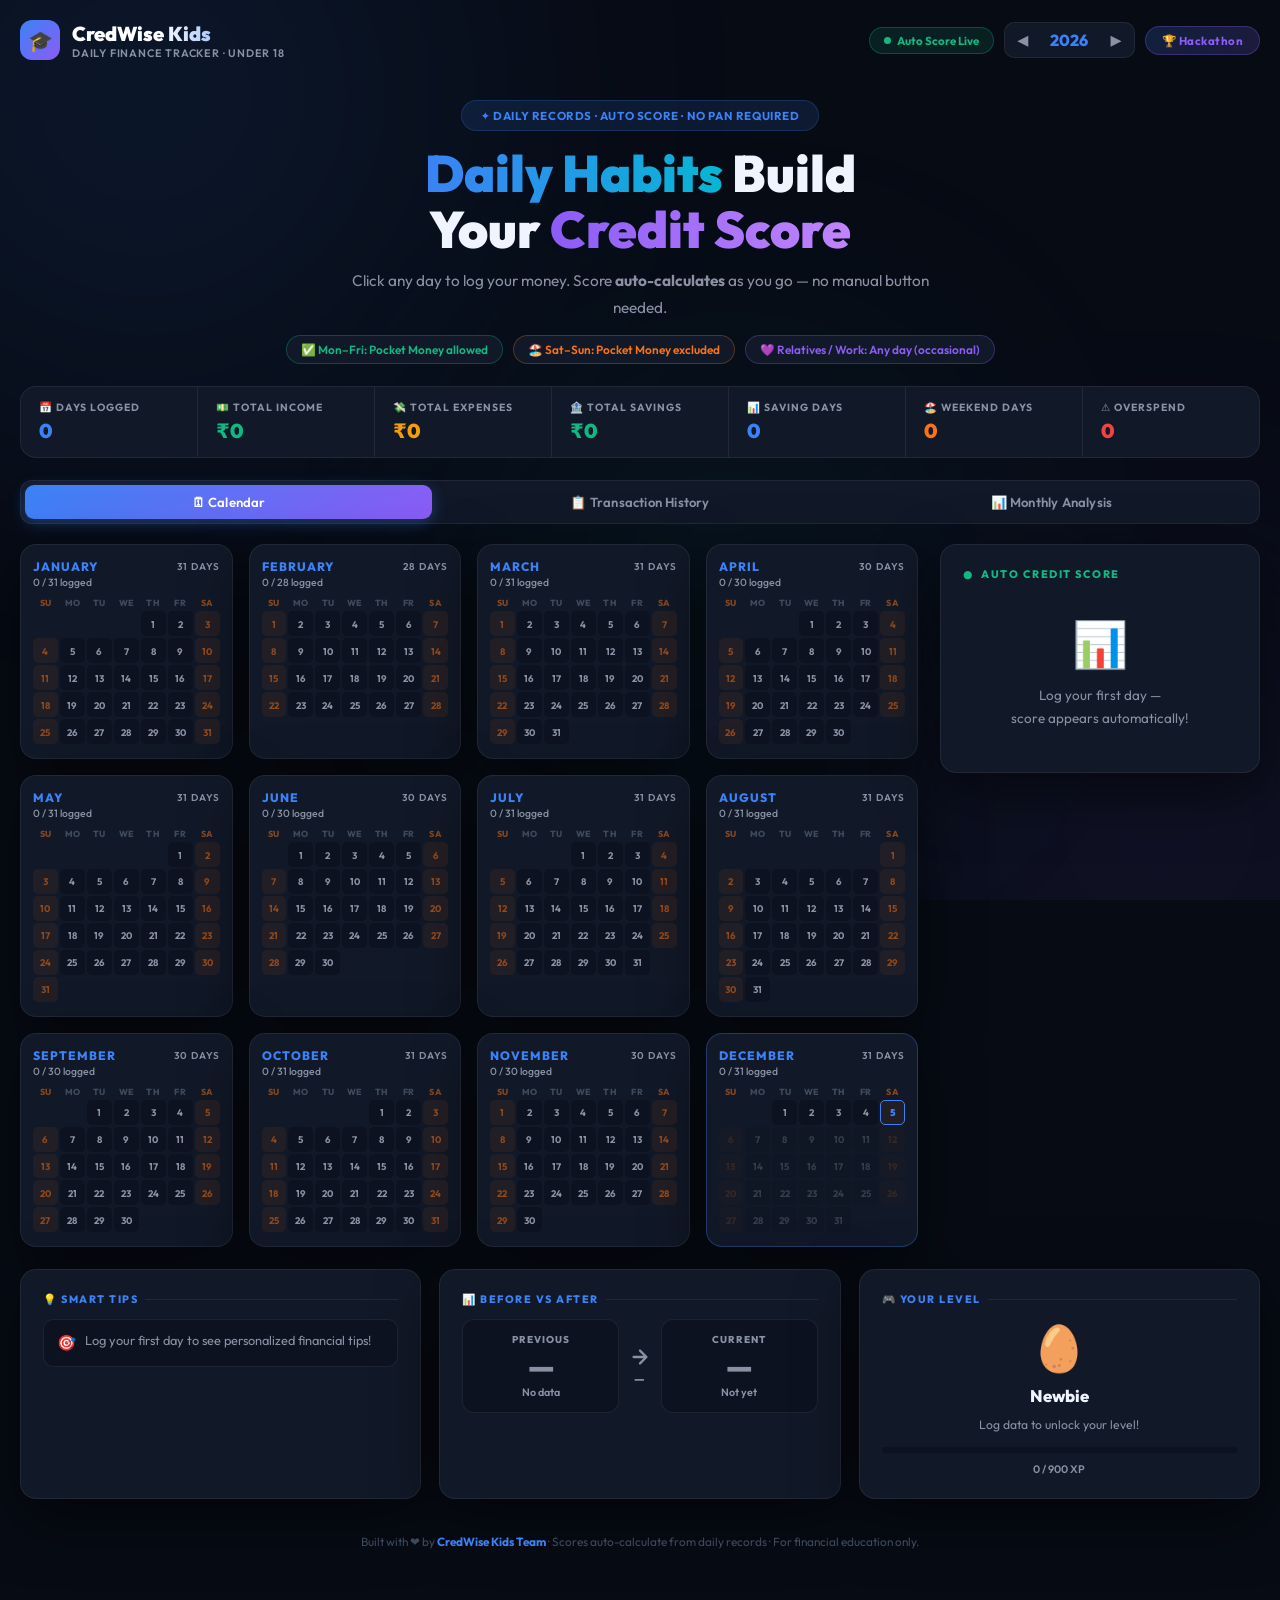
==== index.html @ 91d1782e "Add files via upload" ====
<!DOCTYPE html>
<html lang="en">
<head>
  <meta charset="UTF-8" />
  <meta name="viewport" content="width=device-width, initial-scale=1.0" />
  <title>CredWise Kids – Daily Finance Tracker</title>
  <meta name="description" content="CredWise Kids auto-tracks daily pocket money (weekdays only), relatives income, savings & expenses on a yearly calendar for students under 18." />

  <!-- Google Fonts -->
  <link rel="preconnect" href="https://fonts.googleapis.com" />
  <link rel="preconnect" href="https://fonts.gstatic.com" crossorigin />
  <link href="https://fonts.googleapis.com/css2?family=Outfit:wght@300;400;500;600;700;800;900&display=swap" rel="stylesheet" />

  <!-- ★ CSS file link ★ -->
  <link rel="stylesheet" href="style.css" />
</head>
<body>

<!-- ── Aurora background ── -->
<div class="aurora"><span></span><span></span><span></span></div>

<!-- ── Toast notification ── -->
<div class="toast" id="toast"></div>

<!-- ════════════════════════════════════════
     MODAL — Day Entry
════════════════════════════════════════ -->
<div class="modal-ov" id="modalOv" onclick="ovClick(event)">
  <div class="modal" id="modal">
    <div class="modal-hd">
      <div>
        <div class="modal-title" id="modalTitle">📅 Day Entry</div>
        <div class="modal-date" id="modalDateLbl"></div>
      </div>
      <button class="modal-close" onclick="closeModal()">✕</button>
    </div>

    <!-- Weekend notice (visible only on Sat/Sun) -->
    <div class="weekend-banner hidden" id="weekendBanner">
      <span>🏖️</span>
      <div>Weekend — <strong>Pocket Money excluded</strong> (only Relatives/Work income applies today)</div>
    </div>

    <!-- INCOME FIELDS -->
    <div class="mfield">
      <label>💰 Income today</label>
      <div class="mfield-row">
        <div class="inp-w">
          <span class="pfx">₹</span>
          <input class="mi" type="number" id="mPocket" placeholder="Pocket money (weekdays)" min="0" />
        </div>
        <div class="inp-w">
          <span class="pfx">₹</span>
          <input class="mi" type="number" id="mRelatives" placeholder="Relatives (occasional)" min="0" />
        </div>
      </div>
      <div class="inp-w" style="margin-top:9px;">
        <span class="pfx">₹</span>
        <input class="mi" type="number" id="mWork" placeholder="Tutor / Work income (occasional)" min="0" />
      </div>
    </div>

    <!-- EXPENSE FIELDS -->
    <div class="mfield">
      <label>💸 Expenses today</label>
      <div class="mfield-row">
        <div class="inp-w">
          <span class="pfx">₹</span>
          <input class="mi" type="number" id="mSnacks" placeholder="Snacks / daily" min="0" />
        </div>
        <div class="inp-w">
          <span class="pfx">₹</span>
          <input class="mi" type="number" id="mRecharge" placeholder="Monthly recharge" min="0" />
        </div>
      </div>
      <div class="inp-w" style="margin-top:9px;">
        <span class="pfx">₹</span>
        <input class="mi" type="number" id="mTrips" placeholder="Holiday trips / fun" min="0" />
      </div>
    </div>

    <!-- SAVINGS FIELDS -->
    <div class="mfield">
      <label>🏦 Saved today (from pocket money + relatives)</label>
      <div class="mfield-row">
        <div class="inp-w">
          <span class="pfx">₹</span>
          <input class="mi" type="number" id="mSavPocket" placeholder="From pocket money" min="0" />
        </div>
        <div class="inp-w">
          <span class="pfx">₹</span>
          <input class="mi" type="number" id="mSavRelatives" placeholder="From relatives money" min="0" />
        </div>
      </div>
    </div>

    <!-- Live financial preview -->
    <div class="day-prev" id="dayPrev">Enter amounts above to preview today's financial health.</div>

    <!-- Action buttons -->
    <div class="modal-actions">
      <button class="btn-save" onclick="saveDay()">💾 Save Day</button>
      <button class="btn-clr"  onclick="clearDay()">🗑 Clear</button>
    </div>
  </div>
</div>


<!-- ════════════════════════════════════════
     MAIN APP WRAPPER
════════════════════════════════════════ -->
<div class="wrap">

  <!-- ── Navigation ── -->
  <nav>
    <div class="brand">
      <div class="brand-logo">🎓</div>
      <div>
        <div class="brand-name">CredWise Kids</div>
        <div class="brand-sub">Daily Finance Tracker · Under 18</div>
      </div>
    </div>
    <div class="nav-right">
      <div class="live-badge">
        <div class="live-dot"></div>Auto Score Live
      </div>
      <div class="yr-selector">
        <button onclick="chgYear(-1)">◀</button>
        <span class="yr-val" id="yrVal">2026</span>
        <button onclick="chgYear(1)">▶</button>
      </div>
      <div class="nav-pill">🏆 Hackathon</div>
    </div>
  </nav>

  <!-- ── Hero Section ── -->
  <section class="hero">
    <div class="hero-badge">✦ Daily Records · Auto Score · No PAN Required</div>
    <h1><span class="gb">Daily Habits</span> Build<br>Your <span class="gp">Credit Score</span></h1>
    <p>Click any day to log your money. Score <strong>auto-calculates</strong> as you go — no manual button needed.</p>
    <div class="hero-rules">
      <div class="rule-pill wd">✅ Mon–Fri: Pocket Money allowed</div>
      <div class="rule-pill we">🏖️ Sat–Sun: Pocket Money excluded</div>
      <div class="rule-pill occ">💜 Relatives / Work: Any day (occasional)</div>
    </div>
  </section>

  <!-- ── Real-time Stats Bar ── -->
  <div class="stats-bar">
    <div class="stat-item">
      <div class="stat-lbl">📅 Days Logged</div>
      <div class="stat-val sv-b" id="stLogged">0</div>
    </div>
    <div class="stat-item">
      <div class="stat-lbl">💵 Total Income</div>
      <div class="stat-val sv-g" id="stIncome">₹0</div>
    </div>
    <div class="stat-item">
      <div class="stat-lbl">💸 Total Expenses</div>
      <div class="stat-val sv-a" id="stExpenses">₹0</div>
    </div>
    <div class="stat-item">
      <div class="stat-lbl">🏦 Total Savings</div>
      <div class="stat-val sv-g" id="stSavings">₹0</div>
    </div>
    <div class="stat-item">
      <div class="stat-lbl">📊 Saving Days</div>
      <div class="stat-val sv-b" id="stSavDays">0</div>
    </div>
    <div class="stat-item">
      <div class="stat-lbl">🏖️ Weekend Days</div>
      <div class="stat-val sv-o" id="stWeDays">0</div>
    </div>
    <div class="stat-item">
      <div class="stat-lbl">⚠️ Overspend</div>
      <div class="stat-val sv-r" id="stOverDays">0</div>
    </div>
  </div>

  <!-- ── Main Tabs ── -->
  <div class="main-tabs">
    <button class="mtab active" id="tab-cal"      onclick="switchTab('cal')">🗓 Calendar</button>
    <button class="mtab"        id="tab-history"  onclick="switchTab('history')">📋 Transaction History</button>
    <button class="mtab"        id="tab-analysis" onclick="switchTab('analysis')">📊 Monthly Analysis</button>
  </div>

  <!-- ════ TAB 1: CALENDAR ════ -->
  <div class="tab-pane show" id="tp-cal">
    <div class="main-layout">

      <!-- 12-Month Calendar Grid -->
      <div>
        <div class="cal-grid" id="calGrid"></div>
      </div>

      <!-- Auto Credit Score Sidebar -->
      <div class="score-sidebar">
        <div class="card">
          <div class="score-header-lbl" style="margin-bottom:14px;">Auto Credit Score</div>
          <div class="score-panel-inner">

            <!-- Placeholder before first data entry -->
            <div class="score-ph" id="scorePh">
              <div class="ph-icon">📊</div>
              <p style="font-size:.84rem;line-height:1.7;">
                Log your first day —<br>score appears automatically!
              </p>
            </div>

            <!-- Score output (hidden until data exists) -->
            <div id="scoreOut" class="hidden" style="width:100%;display:flex;flex-direction:column;align-items:center;gap:12px;">
              <!-- Gauge canvas -->
              <div class="gauge-wrap">
                <canvas id="gaugeC" width="220" height="126"></canvas>
                <div class="gauge-center">
                  <div class="gauge-num" id="gNum">—</div>
                  <div class="gauge-lbl" id="gLbl">—</div>
                </div>
              </div>

              <!-- Range bar -->
              <div class="range-track">
                <div class="range-thumb" id="rThumb"></div>
              </div>
              <div class="range-labels">
                <span style="color:var(--poor)">300</span>
                <span style="color:var(--avg)">500</span>
                <span style="color:var(--good)">700</span>
                <span style="color:#38bdf8">900</span>
              </div>

              <!-- Score breakdown bars -->
              <div class="breakdown">
                <h4>Score Breakdown</h4>
                <div class="bar-row">
                  <span class="bar-name">💰 Savings</span>
                  <div class="bar-track"><div class="bar-fill" id="bSav" style="background:var(--good)"></div></div>
                  <span class="bar-num" id="nSav" style="color:var(--good)">—</span>
                </div>
                <div class="bar-row">
                  <span class="bar-name">🎛 Control</span>
                  <div class="bar-track"><div class="bar-fill" id="bCtl" style="background:var(--accent)"></div></div>
                  <span class="bar-num" id="nCtl" style="color:var(--accent)">—</span>
                </div>
                <div class="bar-row">
                  <span class="bar-name">📅 Discipline</span>
                  <div class="bar-track"><div class="bar-fill" id="bDsc" style="background:var(--purple)"></div></div>
                  <span class="bar-num" id="nDsc" style="color:var(--purple)">—</span>
                </div>
              </div>

              <!-- Achievement badges -->
              <div class="badges-row" id="bdgRow">
                <div class="badge" id="bdg-saver"  style="--bc:#10b981">🌱 Saver</div>
                <div class="badge" id="bdg-ctrl"   style="--bc:#3b82f6">🎛 Master</div>
                <div class="badge" id="bdg-disc"   style="--bc:#8b5cf6">📅 Steady</div>
                <div class="badge" id="bdg-elite"  style="--bc:#f59e0b">⭐ Elite</div>
                <div class="badge" id="bdg-full"   style="--bc:#06b6d4">📆 Full Yr</div>
              </div>

              <!-- Score info line -->
              <div style="font-size:.7rem;color:var(--muted);text-align:center;line-height:1.6;" id="scoreInfoLbl"></div>
            </div>

          </div>
        </div>
      </div>
    </div>
  </div>

  <!-- ════ TAB 2: TRANSACTION HISTORY ════ -->
  <div class="tab-pane" id="tp-history">
    <div class="txn-table-wrap">
      <div class="txn-toolbar">
        <h3>📋 Transaction History — <span id="yrVal2">2026</span></h3>
        <div class="txn-filters">
          <button class="txn-filter active" data-f="all"  onclick="filterTxn('all')">All</button>
          <button class="txn-filter"        data-f="good" onclick="filterTxn('good')">✅ Saved</button>
          <button class="txn-filter"        data-f="poor" onclick="filterTxn('poor')">⚠️ Overspent</button>
          <button class="txn-filter"        data-f="we"   onclick="filterTxn('we')">🏖 Weekends</button>
        </div>
        <div class="txn-count" id="txnCount">0 entries</div>
      </div>
      <div style="overflow-x:auto; max-height:600px; overflow-y:auto;">
        <table class="txn-table" id="txnTable">
          <thead>
            <tr>
              <th>Date</th>
              <th>Day Type</th>
              <th>Income</th>
              <th>Expenses</th>
              <th>Savings</th>
              <th>Net</th>
              <th>Status</th>
            </tr>
          </thead>
          <tbody id="txnBody">
            <tr><td colspan="7" class="txn-empty">No transactions logged yet. Click any day on the Calendar tab!</td></tr>
          </tbody>
        </table>
      </div>
    </div>
  </div>

  <!-- ════ TAB 3: MONTHLY ANALYSIS ════ -->
  <div class="tab-pane" id="tp-analysis">
    <div class="analysis-grid" id="analysisGrid"></div>
  </div>

  <!-- ════ BOTTOM GRID: Tips · Compare · Level ════ -->
  <div class="bottom-grid" style="margin-top:22px;">

    <!-- Smart Tips -->
    <div class="card">
      <div class="sec-title">💡 Smart Tips</div>
      <div id="sugList" style="display:flex;flex-direction:column;gap:9px;">
        <div class="sug-item">
          <span class="sug-icon">🎯</span>
          <span>Log your first day to see personalized financial tips!</span>
        </div>
      </div>
    </div>

    <!-- Before vs After -->
    <div class="card">
      <div class="sec-title">📊 Before vs After</div>
      <div class="cmp-grid">
        <div class="c-box">
          <div class="c-tag">Previous</div>
          <div class="c-score" id="prevNum" style="color:var(--muted)">—</div>
          <div class="c-status" id="prevSt" style="color:var(--muted)">No data</div>
        </div>
        <div class="c-arrow">
          <svg viewBox="0 0 24 24" fill="none" stroke="currentColor" stroke-width="2.5" stroke-linecap="round" stroke-linejoin="round">
            <path d="M5 12h14M12 5l7 7-7 7"/>
          </svg>
          <div class="c-delta eq" id="cDelta">—</div>
        </div>
        <div class="c-box">
          <div class="c-tag">Current</div>
          <div class="c-score" id="curNum" style="color:var(--muted)">—</div>
          <div class="c-status" id="curSt" style="color:var(--muted)">Not yet</div>
        </div>
      </div>
    </div>

    <!-- Your Level -->
    <div class="card">
      <div class="sec-title">🎮 Your Level</div>
      <div class="lvl-card">
        <div class="lvl-icon" id="lvlIcon">🥚</div>
        <div class="lvl-name" id="lvlName">Newbie</div>
        <div class="lvl-desc" id="lvlDesc">Log data to unlock your level!</div>
        <div class="xp-track"><div class="xp-fill" id="xpFill"></div></div>
        <div class="xp-lbl" id="xpLbl">0 / 900 XP</div>
      </div>
    </div>

  </div>

  <footer>
    Built with ❤️ by <strong>CredWise Kids Team</strong> ·
    Scores auto-calculate from daily records · For financial education only.
  </footer>

</div><!-- /.wrap -->

<!-- ★ JavaScript file link ★ -->
<script src="script.js"></script>

</body>
</html>
---- style.css ----
/* ══════════════════════════════════════════
   CREDWISE KIDS — style.css
   All visual styles for the app
══════════════════════════════════════════ */

/* ── Design Tokens ── */
:root {
  --bg:      #070b14;
  --surf:    #0d1220;
  --card:    #111827;
  --card2:   #131b2e;
  --border:  rgba(255,255,255,0.07);
  --bh:      rgba(99,179,255,0.28);
  --accent:  #3b82f6;
  --alit:    rgba(59,130,246,0.13);
  --purple:  #8b5cf6;
  --cyan:    #06b6d4;
  --good:    #10b981;
  --avg:     #f59e0b;
  --poor:    #ef4444;
  --weekend: #f97316;
  --text:    #f0f4ff;
  --muted:   #8892a4;
  --dim:     #3d4a5c;
  --r:       16px;
  --rsm:     10px;
  --shadow:  0 20px 60px rgba(0,0,0,0.55);
  --tr:      0.3s cubic-bezier(.4,0,.2,1);
}

/* ── Reset & Base ── */
*, *::before, *::after { box-sizing: border-box; margin: 0; padding: 0; }
html { scroll-behavior: smooth; }
body {
  font-family: 'Outfit', system-ui, sans-serif;
  background: var(--bg); color: var(--text);
  min-height: 100vh; overflow-x: hidden;
}

/* ══════════════════════════════════════════
   AURORA BACKGROUND
══════════════════════════════════════════ */
.aurora { position: fixed; inset: 0; pointer-events: none; z-index: 0; overflow: hidden; }
.aurora span { position: absolute; border-radius: 50%; filter: blur(140px); opacity: .1; }
.aurora span:nth-child(1) { width:650px;height:650px;background:#3b82f6;top:-230px;left:-180px;animation:da1 16s ease-in-out infinite alternate; }
.aurora span:nth-child(2) { width:500px;height:500px;background:#8b5cf6;bottom:-180px;right:-130px;animation:da2 20s ease-in-out infinite alternate; }
.aurora span:nth-child(3) { width:380px;height:380px;background:#06b6d4;top:42%;left:42%;animation:da3 24s ease-in-out infinite alternate; }
@keyframes da1 { to { transform:translate(100px,140px) scale(1.1); } }
@keyframes da2 { to { transform:translate(-80px,-100px) scale(1.15); } }
@keyframes da3 { to { transform:translate(-55%,-50%) scale(0.75); } }

/* ══════════════════════════════════════════
   LAYOUT
══════════════════════════════════════════ */
.wrap {
  position: relative; z-index: 1;
  max-width: 1300px; margin: 0 auto;
  padding: 0 20px 100px;
}

/* ══════════════════════════════════════════
   NAV
══════════════════════════════════════════ */
nav {
  display: flex; align-items: center; justify-content: space-between;
  padding: 20px 0 8px; flex-wrap: wrap; gap: 12px;
}
.brand { display: flex; align-items: center; gap: 12px; }
.brand-logo {
  width: 40px; height: 40px; border-radius: 12px; font-size: 20px;
  background: linear-gradient(135deg,var(--accent),var(--purple));
  display: flex; align-items: center; justify-content: center;
}
.brand-name {
  font-size: 1.25rem; font-weight: 900;
  background: linear-gradient(90deg,#fff 40%,var(--accent));
  -webkit-background-clip: text; -webkit-text-fill-color: transparent; background-clip: text;
}
.brand-sub { font-size: .68rem; font-weight: 600; color: var(--muted); letter-spacing: .8px; text-transform: uppercase; }
.nav-right { display: flex; align-items: center; gap: 10px; flex-wrap: wrap; }
.yr-selector {
  display: flex; align-items: center; gap: 2px;
  background: var(--card); border: 1px solid var(--border); border-radius: var(--rsm); overflow: hidden;
}
.yr-selector button {
  background: none; border: none; color: var(--muted); font-family: inherit;
  font-size: .9rem; font-weight: 700; padding: 8px 12px; cursor: pointer; transition: all var(--tr);
}
.yr-selector button:hover { color: var(--text); background: var(--surf); }
.yr-val { font-size: 1rem; font-weight: 800; color: var(--accent); padding: 0 8px; }
.nav-pill {
  background: linear-gradient(135deg,rgba(59,130,246,.18),rgba(139,92,246,.18));
  border: 1px solid rgba(139,92,246,.3); border-radius: 100px;
  padding: 6px 16px; font-size: .72rem; font-weight: 700; color: var(--purple); letter-spacing: .5px;
}

/* ── Auto-score live badge ── */
.live-badge {
  display: flex; align-items: center; gap: 6px;
  background: rgba(16,185,129,.12); border: 1px solid rgba(16,185,129,.3);
  border-radius: 100px; padding: 5px 14px; font-size: .72rem; font-weight: 700; color: var(--good);
}
.live-dot {
  width: 7px; height: 7px; border-radius: 50%; background: var(--good);
  animation: blink 1.4s ease-in-out infinite;
}
@keyframes blink { 0%,100% { opacity:1; } 50% { opacity:.3; } }

/* ══════════════════════════════════════════
   HERO
══════════════════════════════════════════ */
.hero { text-align: center; padding: 32px 20px 22px; }
.hero-badge {
  display: inline-flex; align-items: center; gap: 8px;
  background: var(--alit); border: 1px solid rgba(59,130,246,.22);
  border-radius: 100px; padding: 7px 18px; font-size: .72rem; font-weight: 700;
  color: var(--accent); letter-spacing: .6px; text-transform: uppercase; margin-bottom: 14px;
}
.hero h1 { font-size: clamp(1.8rem,5vw,3.2rem); font-weight: 900; line-height: 1.1; margin-bottom: 10px; }
.gb { background: linear-gradient(90deg,var(--accent),var(--cyan)); -webkit-background-clip:text; -webkit-text-fill-color:transparent; background-clip:text; }
.gp { background: linear-gradient(90deg,var(--purple),#c084fc); -webkit-background-clip:text; -webkit-text-fill-color:transparent; background-clip:text; }
.hero p { color: var(--muted); font-size:.96rem; max-width:600px; margin:0 auto; line-height:1.75; }
.hero-rules { display: flex; justify-content: center; flex-wrap: wrap; gap: 10px; margin-top: 14px; }
.rule-pill {
  display: flex; align-items: center; gap: 6px;
  background: var(--card); border: 1px solid var(--border); border-radius: 100px;
  padding: 6px 14px; font-size: .74rem; font-weight: 600; color: var(--muted);
}
.rule-pill.wd { border-color: rgba(16,185,129,.3);  color: var(--good); }
.rule-pill.we { border-color: rgba(249,115,22,.3);  color: var(--weekend); }
.rule-pill.occ{ border-color: rgba(139,92,246,.3);  color: var(--purple); }

/* ══════════════════════════════════════════
   STATS BAR
══════════════════════════════════════════ */
.stats-bar {
  display: flex; gap: 0; flex-wrap: wrap;
  background: var(--card); border: 1px solid var(--border);
  border-radius: var(--r); overflow: hidden; margin-bottom: 22px;
}
.stat-item {
  flex: 1; min-width: 100px; padding: 14px 18px;
  border-right: 1px solid var(--border); transition: background var(--tr);
}
.stat-item:last-child { border-right: none; }
.stat-item:hover { background: var(--surf); }
.stat-lbl { font-size: .65rem; font-weight: 700; color: var(--muted); letter-spacing: 1px; text-transform: uppercase; margin-bottom: 4px; }
.stat-val { font-size: 1.25rem; font-weight: 900; }
.sv-b { color: var(--accent); }
.sv-g { color: var(--good); }
.sv-a { color: var(--avg); }
.sv-r { color: var(--poor); }
.sv-o { color: var(--weekend); }

/* ══════════════════════════════════════════
   MAIN TABS
══════════════════════════════════════════ */
.main-tabs {
  display: flex; gap: 4px; background: var(--card); border: 1px solid var(--border);
  border-radius: 12px; padding: 4px; margin-bottom: 20px;
}
.mtab {
  flex: 1; padding: 9px 14px; border: none; background: transparent;
  color: var(--muted); font-family: inherit; font-size: .82rem; font-weight: 600;
  border-radius: 9px; cursor: pointer; transition: all var(--tr); letter-spacing: .2px;
}
.mtab.active {
  background: linear-gradient(135deg,var(--accent),var(--purple));
  color: #fff; box-shadow: 0 4px 16px rgba(59,130,246,.35);
}
.mtab:not(.active):hover { color: var(--text); background: var(--surf); }
.tab-pane { display: none; }
.tab-pane.show { display: block; }

/* ══════════════════════════════════════════
   MAIN LAYOUT
══════════════════════════════════════════ */
.main-layout {
  display: grid;
  grid-template-columns: 1fr 320px;
  gap: 22px;
  align-items: start;
}
@media (max-width: 1000px) { .main-layout { grid-template-columns: 1fr; } }

/* ══════════════════════════════════════════
   CALENDAR GRID (12 months)
══════════════════════════════════════════ */
.cal-grid {
  display: grid;
  grid-template-columns: repeat(4,1fr);
  gap: 16px;
}
@media (max-width: 1100px) { .cal-grid { grid-template-columns: repeat(3,1fr); } }
@media (max-width: 750px)  { .cal-grid { grid-template-columns: repeat(2,1fr); } }
@media (max-width: 450px)  { .cal-grid { grid-template-columns: 1fr; } }

/* Month card */
.m-card {
  background: var(--card); border: 1px solid var(--border); border-radius: var(--r);
  padding: 14px 12px; box-shadow: var(--shadow);
  transition: border-color var(--tr), transform var(--tr);
}
.m-card:hover { border-color: var(--bh); transform: translateY(-2px); }
.m-card.cur-month { border-color: rgba(59,130,246,.32); }
.m-head {
  display: flex; align-items: center; justify-content: space-between;
  font-size: .76rem; font-weight: 800; letter-spacing: 1px;
  text-transform: uppercase; color: var(--accent); margin-bottom: 2px;
}
.m-days-ct { font-size: .62rem; color: var(--muted); font-weight: 600; }
.m-logged  { font-size: .65rem; color: var(--muted); margin-bottom: 8px; font-weight: 500; }

/* DOW header row */
.dow-row { display: grid; grid-template-columns: repeat(7,1fr); gap: 2px; margin-bottom: 3px; }
.dow-row span {
  text-align: center; font-size: .55rem; font-weight: 800;
  color: var(--dim); text-transform: uppercase; letter-spacing: .2px;
}
.dow-row span.we-label { color: rgba(249,115,22,.5); }

/* Day cells */
.days-g { display: grid; grid-template-columns: repeat(7,1fr); gap: 2px; }
.dc {
  aspect-ratio: 1; border-radius: 5px; border: 1px solid transparent;
  display: flex; align-items: center; justify-content: center;
  font-size: .6rem; font-weight: 700; cursor: pointer; position: relative;
  color: var(--muted); background: var(--surf); transition: all var(--tr);
}
.dc:hover     { border-color: var(--accent); color: var(--text); z-index: 2; transform: scale(1.14); }
.dc.empty     { background: transparent; cursor: default; border: none; }
.dc.today     { border-color: var(--accent) !important; color: var(--accent) !important; font-weight: 900; }
.dc.future    { opacity: .3; cursor: not-allowed; pointer-events: none; }
.dc.weekend   { background: rgba(249,115,22,0.07); color: rgba(249,115,22,0.5); }
.dc.weekend:hover { border-color: var(--weekend); color: var(--weekend); }
/* Data states */
.dc.s-good { background: rgba(16,185,129,.2);  border-color: rgba(16,185,129,.38); color: #6ee7b7; }
.dc.s-avg  { background: rgba(245,158,11,.16); border-color: rgba(245,158,11,.32); color: #fcd34d; }
.dc.s-poor { background: rgba(239,68,68,.16);  border-color: rgba(239,68,68,.32);  color: #fca5a5; }
.dc.s-zero { background: rgba(99,102,241,.1);  border-color: rgba(99,102,241,.22); color: #a5b4fc; }
.dc.we-log { background: rgba(249,115,22,.14); border-color: rgba(249,115,22,.3);  color: #fdba74; }
.day-dot {
  position: absolute; bottom: 2px; left: 50%; transform: translateX(-50%);
  width: 3px; height: 3px; border-radius: 50%; background: currentColor;
}

/* Month chips */
.m-chips { display: flex; gap: 4px; flex-wrap: wrap; margin-top: 8px; }
.chip {
  font-size: .58rem; font-weight: 700; border-radius: 100px;
  padding: 2px 7px; border: 1px solid;
}
.chip.g { color:var(--good);    border-color:rgba(16,185,129,.28); background:rgba(16,185,129,.08); }
.chip.a { color:var(--avg);     border-color:rgba(245,158,11,.28); background:rgba(245,158,11,.08); }
.chip.r { color:var(--poor);    border-color:rgba(239,68,68,.28);  background:rgba(239,68,68,.08);  }
.chip.o { color:var(--weekend); border-color:rgba(249,115,22,.28); background:rgba(249,115,22,.08); }

/* ══════════════════════════════════════════
   SCORE SIDEBAR
══════════════════════════════════════════ */
.score-sidebar { position: sticky; top: 20px; }
.card {
  background: var(--card); border: 1px solid var(--border);
  border-radius: var(--r); padding: 22px; box-shadow: var(--shadow);
}
.score-panel-inner { display: flex; flex-direction: column; align-items: center; gap: 12px; }
.score-header-lbl {
  font-size: .68rem; font-weight: 800; letter-spacing: 1.5px;
  text-transform: uppercase; color: var(--good); display: flex; align-items: center; gap: 7px;
}
.score-header-lbl::before { content:'●'; color: var(--good); animation: blink 1.4s infinite; }

/* Gauge */
.gauge-wrap { position: relative; width: 220px; height: 126px; }
.gauge-center {
  position: absolute; bottom: 0; left: 50%; transform: translateX(-50%); text-align: center;
}
.gauge-num { font-size: 3rem; font-weight: 900; letter-spacing: -2px; line-height: 1; transition: color .5s; }
.gauge-lbl { font-size: .7rem; font-weight: 700; letter-spacing: 1.2px; text-transform: uppercase; margin-top: 2px; }

/* Range bar */
.range-track {
  width: 100%; height: 7px; border-radius: 100px;
  background: linear-gradient(90deg,var(--poor) 0%,var(--avg) 33%,var(--good) 66%,#38bdf8 100%);
  position: relative; margin: 4px 0;
}
.range-thumb {
  position: absolute; top: 50%; transform: translate(-50%,-50%);
  width: 16px; height: 16px; background: #fff; border-radius: 50%;
  box-shadow: 0 0 0 3px var(--accent),0 2px 8px rgba(0,0,0,.5);
  transition: left .8s cubic-bezier(.4,0,.2,1); left: 0%;
}
.range-labels {
  display: flex; justify-content: space-between; width: 100%;
  font-size: .62rem; color: var(--dim); font-weight: 700;
}

/* Score breakdown bars */
.breakdown { width: 100%; }
.breakdown h4 { font-size: .68rem; font-weight: 700; letter-spacing: 1px; color: var(--muted); text-transform: uppercase; margin-bottom: 10px; }
.bar-row { display: flex; align-items: center; gap: 8px; margin-bottom: 9px; }
.bar-name { font-size: .72rem; font-weight: 600; color: var(--muted); width: 80px; flex-shrink: 0; }
.bar-track { flex: 1; height: 6px; background: var(--surf); border-radius: 100px; overflow: hidden; }
.bar-fill { height: 100%; border-radius: 100px; width: 0; transition: width .9s cubic-bezier(.4,0,.2,1); }
.bar-num { font-size: .72rem; font-weight: 800; min-width: 30px; text-align: right; }

/* Badges */
.badges-row { display: flex; gap: 6px; flex-wrap: wrap; justify-content: center; width: 100%; }
.badge {
  display: flex; align-items: center; gap: 5px; padding: 5px 12px;
  border-radius: 100px; font-size: .68rem; font-weight: 700;
  border: 1.5px solid var(--border); background: var(--surf);
  color: var(--dim); transition: all var(--tr); opacity: .35;
}
.badge.earned {
  opacity: 1; border-color: var(--bc,var(--accent)); color: var(--bc,var(--accent));
  background: color-mix(in srgb, var(--bc,var(--accent)) 12%, transparent);
  box-shadow: 0 4px 18px color-mix(in srgb, var(--bc,var(--accent)) 28%, transparent);
  animation: bpop .4s cubic-bezier(.34,1.56,.64,1);
}
@keyframes bpop { from{transform:scale(.5);opacity:0;} to{transform:scale(1);opacity:1;} }

/* Score placeholder */
.score-ph { display:flex; flex-direction:column; align-items:center; gap:12px; padding:20px 0; color:var(--muted); text-align:center; }
.ph-icon { font-size: 2.8rem; animation: fl 3s ease-in-out infinite; }
@keyframes fl { 0%,100%{transform:translateY(0);} 50%{transform:translateY(-7px);} }

/* ══════════════════════════════════════════
   BOTTOM GRID
══════════════════════════════════════════ */
.bottom-grid { display:grid; grid-template-columns:1fr 1fr 1fr; gap:18px; margin-top:20px; }
@media(max-width:900px) { .bottom-grid { grid-template-columns:1fr 1fr; } }
@media(max-width:580px) { .bottom-grid { grid-template-columns:1fr; } }

.sec-title {
  font-size:.67rem; font-weight:800; letter-spacing:1.5px; text-transform:uppercase;
  color:var(--accent); margin-bottom:13px; display:flex; align-items:center; gap:7px;
}
.sec-title::after { content:''; flex:1; height:1px; background:var(--border); }

/* Suggestion items */
.sug-item {
  display:flex; gap:9px; background:var(--surf); border:1px solid var(--border);
  border-radius:10px; padding:11px 13px; font-size:.8rem; color:var(--muted); line-height:1.5;
  animation: su .4s ease both;
}
.sug-icon { font-size:.95rem; flex-shrink:0; margin-top:1px; }
@keyframes su { from{opacity:0;transform:translateY(10px);} to{opacity:1;transform:translateY(0);} }

/* Before/After compare */
.cmp-grid { display:grid; grid-template-columns:1fr auto 1fr; gap:10px; align-items:center; }
.c-box { background:var(--surf); border:1px solid var(--border); border-radius:12px; padding:13px 11px; text-align:center; }
.c-tag { font-size:.62rem; font-weight:800; color:var(--muted); letter-spacing:1px; text-transform:uppercase; margin-bottom:5px; }
.c-score { font-size:1.9rem; font-weight:900; letter-spacing:-1px; line-height:1; }
.c-status { font-size:.67rem; font-weight:600; margin-top:3px; }
.c-arrow { display:flex; flex-direction:column; align-items:center; gap:3px; color:var(--muted); }
.c-arrow svg { width:22px; }
.c-delta { font-size:.76rem; font-weight:800; }
.c-delta.up { color:var(--good); }
.c-delta.dn { color:var(--poor); }
.c-delta.eq { color:var(--muted); }

/* Level card */
.lvl-card { display:flex; flex-direction:column; align-items:center; gap:9px; text-align:center; }
.lvl-icon { font-size:2.8rem; animation:pulse 2.2s ease-in-out infinite; }
@keyframes pulse { 0%,100%{transform:scale(1);} 50%{transform:scale(1.08);} }
.lvl-name { font-size:1.05rem; font-weight:800; }
.lvl-desc { font-size:.76rem; color:var(--muted); line-height:1.6; }
.xp-track { width:100%; height:6px; background:var(--surf); border-radius:100px; overflow:hidden; margin-top:3px; }
.xp-fill { height:100%; background:linear-gradient(90deg,var(--accent),var(--purple)); border-radius:100px; width:0; transition:width 1s cubic-bezier(.4,0,.2,1); }
.xp-lbl { font-size:.68rem; color:var(--muted); font-weight:600; }

/* ══════════════════════════════════════════
   TRANSACTION HISTORY TAB
══════════════════════════════════════════ */
.txn-table-wrap {
  background: var(--card); border: 1px solid var(--border); border-radius: var(--r);
  overflow: hidden; box-shadow: var(--shadow);
}
.txn-toolbar {
  display: flex; align-items: center; justify-content: space-between; flex-wrap: wrap; gap: 10px;
  padding: 14px 18px; border-bottom: 1px solid var(--border);
}
.txn-toolbar h3 { font-size: .9rem; font-weight: 800; }
.txn-filters { display: flex; gap: 6px; flex-wrap: wrap; }
.txn-filter {
  padding: 5px 12px; border-radius: 100px; font-size: .72rem; font-weight: 700;
  border: 1px solid var(--border); background: var(--surf); color: var(--muted);
  cursor: pointer; transition: all var(--tr);
}
.txn-filter.active { border-color: var(--accent); color: var(--accent); background: var(--alit); }
.txn-filter:hover  { color: var(--text); }
.txn-count { font-size: .75rem; color: var(--muted); font-weight: 600; }

.txn-table { width: 100%; border-collapse: collapse; }
.txn-table th {
  font-size: .65rem; font-weight: 800; letter-spacing: 1px; text-transform: uppercase;
  color: var(--muted); padding: 10px 16px; text-align: left;
  border-bottom: 1px solid var(--border); background: var(--surf);
}
.txn-table td {
  font-size: .8rem; font-weight: 600; padding: 11px 16px;
  border-bottom: 1px solid var(--border); vertical-align: middle;
}
.txn-table tr:last-child td { border-bottom: none; }
.txn-table tr:hover td { background: rgba(255,255,255,.02); }
.txn-table tr.tr-good td:first-child { border-left: 3px solid var(--good); }
.txn-table tr.tr-avg  td:first-child { border-left: 3px solid var(--avg); }
.txn-table tr.tr-poor td:first-child { border-left: 3px solid var(--poor); }
.txn-table tr.tr-we   td:first-child { border-left: 3px solid var(--weekend); }
.txn-date { font-weight: 700; color: var(--text); }
.txn-day  { font-size: .7rem; color: var(--muted); margin-top: 1px; }
.txn-badge {
  display: inline-flex; align-items: center; gap: 4px;
  padding: 3px 9px; border-radius: 100px; font-size: .68rem; font-weight: 700; border: 1px solid;
}
.txn-badge.we   { color:var(--weekend); border-color:rgba(249,115,22,.3); background:rgba(249,115,22,.08); }
.txn-badge.wd   { color:var(--good);    border-color:rgba(16,185,129,.3);  background:rgba(16,185,129,.08); }
.txn-badge.poor { color:var(--poor);    border-color:rgba(239,68,68,.3);   background:rgba(239,68,68,.08);  }
.txn-badge.avg  { color:var(--avg);     border-color:rgba(245,158,11,.3);  background:rgba(245,158,11,.08); }
.txn-val { font-size: .82rem; font-weight: 800; }
.txn-val.pos  { color: var(--good); }
.txn-val.neg  { color: var(--poor); }
.txn-val.zero { color: var(--muted); }
.txn-empty { padding: 40px; text-align: center; color: var(--muted); font-size: .85rem; }

/* ══════════════════════════════════════════
   MONTHLY ANALYSIS TAB
══════════════════════════════════════════ */
.analysis-grid {
  display: grid; grid-template-columns: repeat(3,1fr); gap: 16px;
}
@media(max-width:900px) { .analysis-grid { grid-template-columns:1fr 1fr; } }
@media(max-width:580px) { .analysis-grid { grid-template-columns:1fr; } }

.an-card {
  background: var(--card); border: 1px solid var(--border); border-radius: var(--r);
  padding: 16px 18px; box-shadow: var(--shadow);
  transition: border-color var(--tr), transform var(--tr);
}
.an-card:hover { border-color: var(--bh); transform: translateY(-2px); }
.an-card.cur   { border-color: rgba(59,130,246,.3); }
.an-month-head { display: flex; align-items: center; justify-content: space-between; margin-bottom: 12px; }
.an-month-name { font-size: .85rem; font-weight: 800; }
.an-score-chip { font-size: .72rem; font-weight: 800; border-radius: 100px; padding: 3px 10px; border: 1px solid; }
.an-stats { display: grid; grid-template-columns: 1fr 1fr; gap: 8px; margin-bottom: 10px; }
.an-stat { background: var(--surf); border-radius: var(--rsm); padding: 8px 10px; }
.an-stat-lbl { font-size: .6rem; font-weight: 700; color: var(--muted); text-transform: uppercase; letter-spacing: .8px; margin-bottom: 2px; }
.an-stat-val  { font-size: .9rem; font-weight: 800; }
.an-bar-wrap  { margin-top: 8px; }
.an-bar-lbl   { display: flex; justify-content: space-between; font-size: .62rem; color: var(--muted); font-weight: 600; margin-bottom: 3px; }
.an-bar-track { height: 5px; background: var(--surf); border-radius: 100px; overflow: hidden; }
.an-bar-fill  { height: 100%; border-radius: 100px; transition: width .9s cubic-bezier(.4,0,.2,1); }
.an-empty     { opacity: .5; text-align: center; padding: 12px 0; font-size: .78rem; color: var(--muted); }
.an-days-info { font-size: .7rem; color: var(--muted); margin-top: 8px; }

/* ══════════════════════════════════════════
   MODAL (Day Entry)
══════════════════════════════════════════ */
.modal-ov {
  position: fixed; inset: 0; background: rgba(0,0,0,.7); backdrop-filter: blur(7px);
  z-index: 100; display: none; align-items: center; justify-content: center; padding: 16px;
}
.modal-ov.open { display: flex; }
.modal {
  background: var(--card); border: 1px solid var(--bh); border-radius: 20px; padding: 24px;
  width: 100%; max-width: 460px; box-shadow: 0 30px 80px rgba(0,0,0,.7);
  animation: min .35s cubic-bezier(.34,1.56,.64,1);
}
@keyframes min { from{transform:scale(.83) translateY(20px);opacity:0;} to{transform:scale(1) translateY(0);opacity:1;} }
.modal-hd    { display:flex; align-items:center; justify-content:space-between; margin-bottom:16px; }
.modal-title { font-size:.95rem; font-weight:800; }
.modal-date  { font-size:.75rem; color:var(--muted); font-weight:600; margin-top:2px; }
.modal-close {
  width:32px; height:32px; border-radius:50%; background:var(--surf); border:1px solid var(--border);
  color:var(--muted); font-size:1rem; cursor:pointer; display:flex; align-items:center; justify-content:center;
  transition:all var(--tr);
}
.modal-close:hover { color:var(--text); border-color:var(--bh); }

/* Weekend banner */
.weekend-banner {
  display: flex; align-items: center; gap: 8px;
  background: rgba(249,115,22,.1); border: 1px solid rgba(249,115,22,.3);
  border-radius: var(--rsm); padding: 10px 14px; margin-bottom: 14px;
  font-size: .82rem; font-weight: 600; color: var(--weekend); line-height: 1.5;
}
.weekend-banner span { font-size: 1.1rem; }

/* Modal fields */
.mfield { margin-bottom: 13px; }
.mfield > label { display:block; font-size:.78rem; font-weight:600; color:var(--muted); margin-bottom:6px; }
.mfield-row { display:grid; grid-template-columns:1fr 1fr; gap:9px; }
.inp-w { position:relative; }
.inp-w .pfx {
  position:absolute; left:11px; top:50%; transform:translateY(-50%);
  font-weight:800; color:var(--accent); font-size:.88rem; pointer-events:none;
}
.mi {
  width:100%; background:var(--surf); border:1.5px solid var(--border); border-radius:var(--rsm);
  padding:10px 11px 10px 26px; color:var(--text); font-size:.9rem; font-family:inherit; font-weight:600;
  outline:none; transition:border-color var(--tr),box-shadow var(--tr);
}
.mi:focus    { border-color:var(--accent); box-shadow:0 0 0 3px rgba(59,130,246,.17); }
.mi:disabled { opacity:.35; cursor:not-allowed; }
.mi::-webkit-inner-spin-button { display:none; }

/* Day preview */
.day-prev {
  background:var(--surf); border:1px solid var(--border); border-radius:var(--rsm);
  padding:11px 13px; margin-top:12px; font-size:.78rem; color:var(--muted); line-height:1.7;
}
.day-prev strong { color:var(--text); }
.dp-status { font-weight:800; margin-top:5px; }

/* Modal action buttons */
.modal-actions { display:flex; gap:9px; margin-top:15px; }
.btn-save {
  flex:1; padding:11px; border:none; border-radius:var(--rsm);
  background:linear-gradient(135deg,var(--accent),var(--purple));
  color:#fff; font-family:inherit; font-size:.88rem; font-weight:800;
  cursor:pointer; transition:all var(--tr); box-shadow:0 4px 18px rgba(59,130,246,.35);
}
.btn-save:hover { transform:translateY(-1px); box-shadow:0 8px 28px rgba(59,130,246,.5); }
.btn-clr {
  padding:11px 14px; border:1.5px solid var(--border); border-radius:var(--rsm);
  background:var(--surf); color:var(--muted); font-family:inherit; font-size:.88rem; font-weight:700;
  cursor:pointer; transition:all var(--tr);
}
.btn-clr:hover { border-color:var(--poor); color:var(--poor); }

/* ══════════════════════════════════════════
   TOAST NOTIFICATION
══════════════════════════════════════════ */
.toast {
  position:fixed; bottom:26px; left:50%;
  transform:translateX(-50%) translateY(80px);
  background:var(--card); border:1px solid var(--bh); border-radius:100px;
  padding:10px 22px; font-size:.82rem; font-weight:600; color:var(--text);
  box-shadow:var(--shadow); z-index:999;
  transition:transform .4s cubic-bezier(.34,1.56,.64,1),opacity .4s;
  opacity:0; pointer-events:none;
}
.toast.show { transform:translateX(-50%) translateY(0); opacity:1; }

/* ══════════════════════════════════════════
   FOOTER & UTILITIES
══════════════════════════════════════════ */
footer {
  text-align:center; padding:32px 20px 0;
  color:var(--dim); font-size:.74rem; line-height:1.8;
}
footer strong { color:var(--accent); }

.hidden { display:none !important; }

@keyframes shake {
  0%,100% { transform:translateX(0); }
  20%      { transform:translateX(-5px); }
  40%      { transform:translateX(5px); }
  60%      { transform:translateX(-4px); }
  80%      { transform:translateX(4px); }
}
.shake { animation:shake .4s ease; }
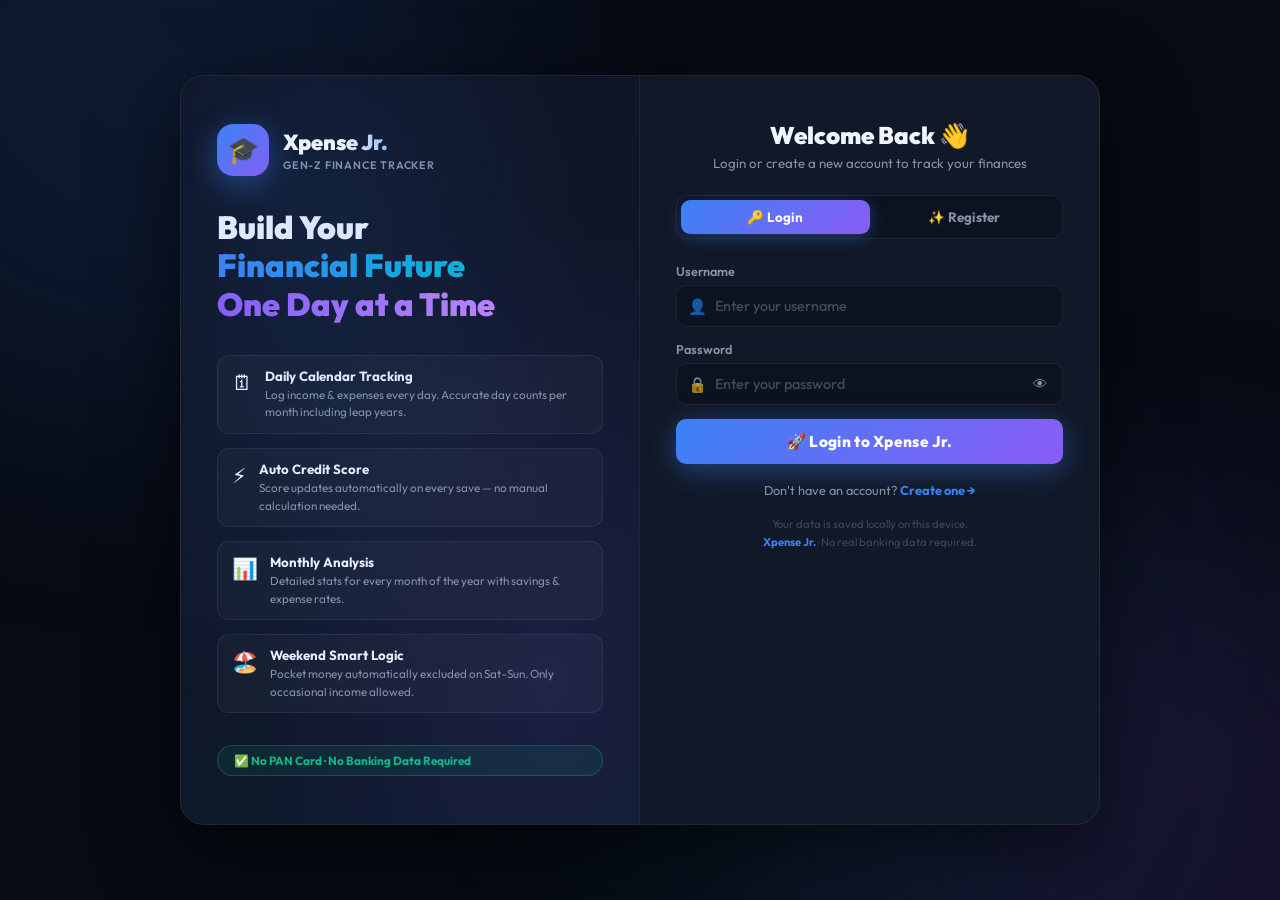
==== commit c3848256: "Add files via upload" ====
--- a/index.html
+++ b/index.html
@@ -3,16 +3,46 @@
 <head>
   <meta charset="UTF-8" />
   <meta name="viewport" content="width=device-width, initial-scale=1.0" />
-  <title>CredWise Kids – Daily Finance Tracker</title>
-  <meta name="description" content="CredWise Kids auto-tracks daily pocket money (weekdays only), relatives income, savings & expenses on a yearly calendar for students under 18." />
+  <title>Xpense Jr. – Gen-Z Finance Tracker</title>
+  <meta name="description" content="Xpense Jr. auto-tracks daily pocket money (weekdays only), relatives income, savings & expenses on a yearly calendar. The Gen-Z finance tracker for students under 18." />
 
   <!-- Google Fonts -->
   <link rel="preconnect" href="https://fonts.googleapis.com" />
   <link rel="preconnect" href="https://fonts.gstatic.com" crossorigin />
   <link href="https://fonts.googleapis.com/css2?family=Outfit:wght@300;400;500;600;700;800;900&display=swap" rel="stylesheet" />
 
+  <!-- ★ Auth module (loaded first so guard runs immediately) ★ -->
+  <script src="auth.js"></script>
+
+  <!-- ★ Immediate auth guard — redirects before page renders ★ -->
+  <script>
+    (function(){
+      if (!cwGetSession()) window.location.replace('login.html');
+    })();
+  </script>
+
   <!-- ★ CSS file link ★ -->
   <link rel="stylesheet" href="style.css" />
+
+  <style>
+    /* ── User profile chip in nav ── */
+    .user-chip-nav {
+      display: flex; align-items: center; gap: 10px;
+      background: var(--card); border: 1px solid var(--border);
+      border-radius: 100px; padding: 6px 8px 6px 14px;
+    }
+    .user-av  { font-size: 1.3rem; }
+    .user-inf { display:flex; flex-direction:column; }
+    .user-nm  { font-size: .8rem; font-weight: 800; color: var(--text); line-height: 1; }
+    .user-ag  { font-size: .62rem; color: var(--muted); font-weight: 600; margin-top: 1px; }
+    .logout-btn {
+      background: rgba(239,68,68,.12); border: 1px solid rgba(239,68,68,.25);
+      border-radius: 100px; padding: 5px 12px;
+      font-size: .72rem; font-weight: 700; color: #fca5a5;
+      cursor: pointer; transition: all 0.3s; font-family: inherit;
+    }
+    .logout-btn:hover { background: rgba(239,68,68,.22); color: var(--poor); border-color: var(--poor); }
+  </style>
 </head>
 <body>
 
@@ -116,8 +146,8 @@
     <div class="brand">
       <div class="brand-logo">🎓</div>
       <div>
-        <div class="brand-name">CredWise Kids</div>
-        <div class="brand-sub">Daily Finance Tracker · Under 18</div>
+        <div class="brand-name">Xpense Jr.</div>
+        <div class="brand-sub">Gen-Z Finance Tracker · Under 18</div>
       </div>
     </div>
     <div class="nav-right">
@@ -130,6 +160,15 @@
         <button onclick="chgYear(1)">▶</button>
       </div>
       <div class="nav-pill">🏆 Hackathon</div>
+      <!-- User info + Logout -->
+      <div class="user-chip-nav">
+        <div class="user-av" id="navAv">🎓</div>
+        <div class="user-inf">
+          <div class="user-nm" id="navName">—</div>
+          <div class="user-ag" id="navAge">Age —</div>
+        </div>
+        <button class="logout-btn" onclick="cwLogout()">Sign Out</button>
+      </div>
     </div>
   </nav>
 
@@ -359,13 +398,14 @@
   </div>
 
   <footer>
-    Built with ❤️ by <strong>CredWise Kids Team</strong> ·
+    Built with ❤️ by <strong>Xpense Jr. Team</strong> ·
     Scores auto-calculate from daily records · For financial education only.
   </footer>
 
 </div><!-- /.wrap -->
 
-<!-- ★ JavaScript file link ★ -->
+<!-- ★ JavaScript files ★ -->
+<!-- auth.js already loaded in <head> -->
 <script src="script.js"></script>
 
 </body>
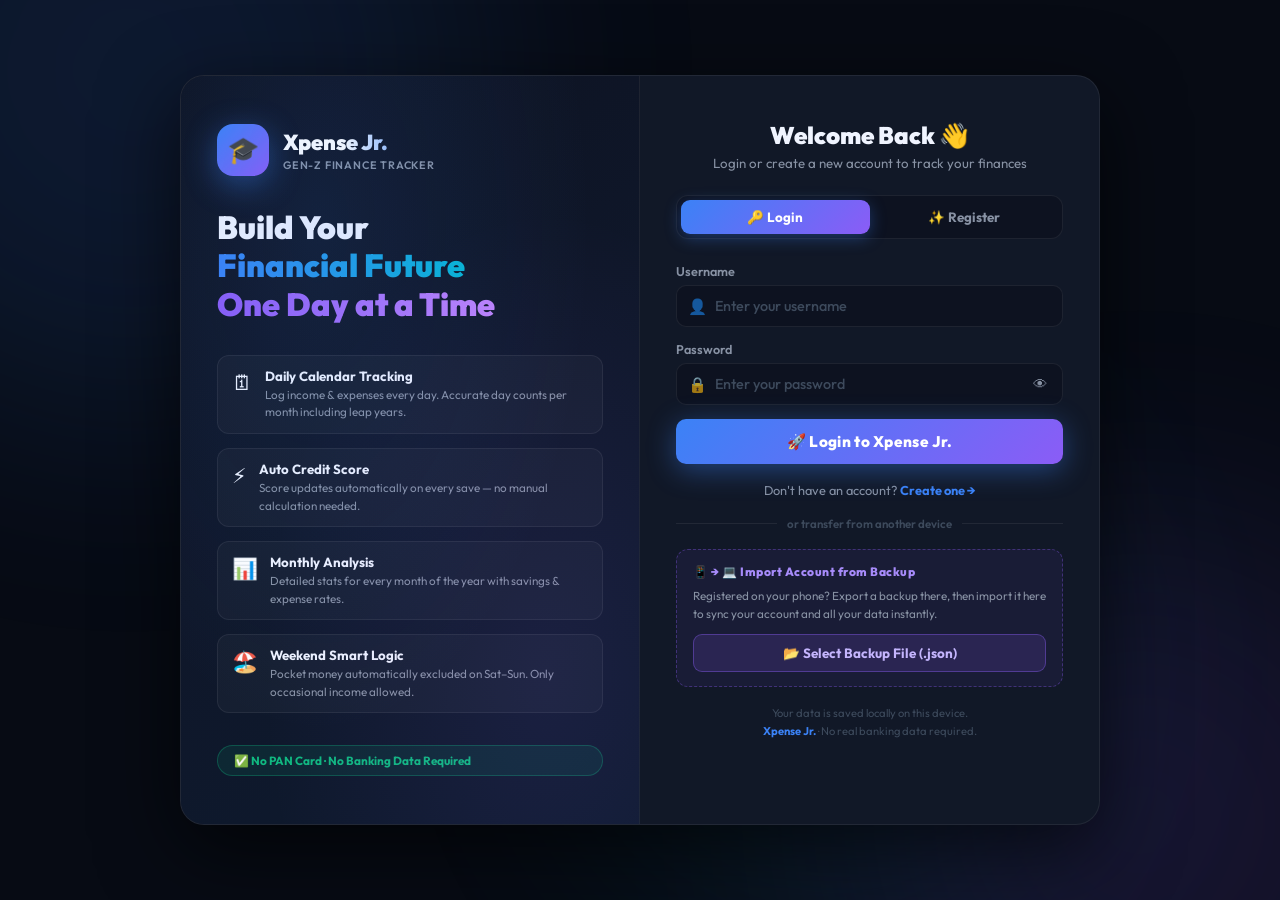
==== commit add4c71a: "Add files via upload" ====
--- a/index.html
+++ b/index.html
@@ -42,6 +42,13 @@
       cursor: pointer; transition: all 0.3s; font-family: inherit;
     }
     .logout-btn:hover { background: rgba(239,68,68,.22); color: var(--poor); border-color: var(--poor); }
+    .export-btn {
+      background: rgba(59,130,246,.12); border: 1px solid rgba(59,130,246,.28);
+      border-radius: 100px; padding: 5px 12px;
+      font-size: .72rem; font-weight: 700; color: #93c5fd;
+      cursor: pointer; transition: all 0.3s; font-family: inherit;
+    }
+    .export-btn:hover { background: rgba(59,130,246,.25); color: var(--accent); border-color: var(--accent); }
   </style>
 </head>
 <body>
@@ -167,6 +174,7 @@
           <div class="user-nm" id="navName">—</div>
           <div class="user-ag" id="navAge">Age —</div>
         </div>
+        <button class="export-btn" onclick="exportMyAccount()" title="Download your account data to use on another device">📦 Backup</button>
         <button class="logout-btn" onclick="cwLogout()">Sign Out</button>
       </div>
     </div>
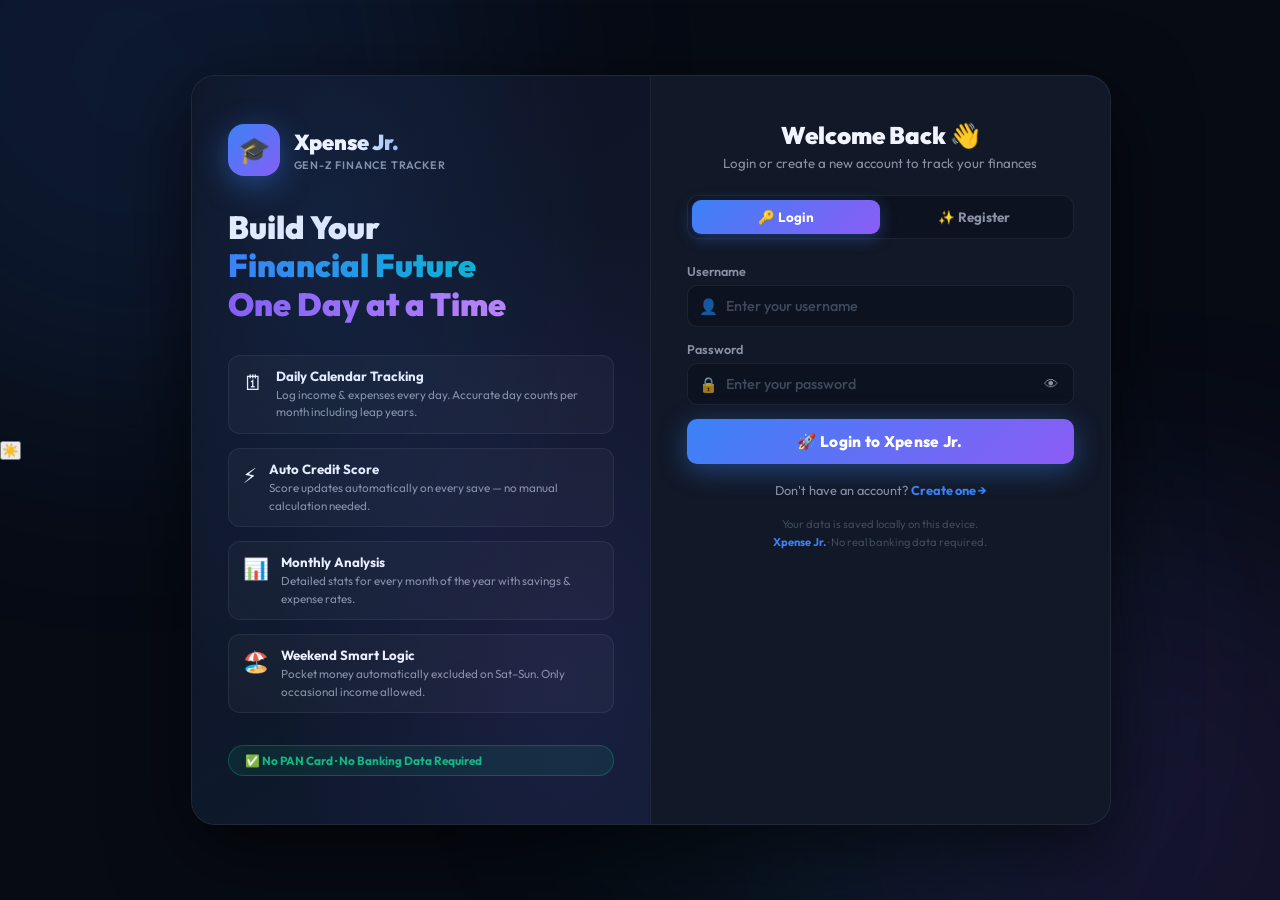
==== commit 16c30e46: "Add files via upload" ====
--- a/index.html
+++ b/index.html
@@ -18,6 +18,9 @@
   <script>
     (function(){
       if (!cwGetSession()) window.location.replace('login.html');
+      /* Apply saved theme immediately to prevent flash */
+      var t = localStorage.getItem('xj_theme') || 'dark';
+      document.documentElement.setAttribute('data-theme', t);
     })();
   </script>
 
@@ -161,12 +164,14 @@
       <div class="live-badge">
         <div class="live-dot"></div>Auto Score Live
       </div>
+      <!-- Theme Toggle -->
+      <button class="theme-toggle" id="themeToggle" onclick="toggleTheme()" title="Switch theme">🌙</button>
       <div class="yr-selector">
         <button onclick="chgYear(-1)">◀</button>
         <span class="yr-val" id="yrVal">2026</span>
         <button onclick="chgYear(1)">▶</button>
       </div>
-      <div class="nav-pill">🏆 Hackathon</div>
+
       <!-- User info + Logout -->
       <div class="user-chip-nav">
         <div class="user-av" id="navAv">🎓</div>
@@ -174,7 +179,6 @@
           <div class="user-nm" id="navName">—</div>
           <div class="user-ag" id="navAge">Age —</div>
         </div>
-        <button class="export-btn" onclick="exportMyAccount()" title="Download your account data to use on another device">📦 Backup</button>
         <button class="logout-btn" onclick="cwLogout()">Sign Out</button>
       </div>
     </div>
--- a/style.css
+++ b/style.css
@@ -5,6 +5,7 @@
 
 /* ── Design Tokens ── */
 :root {
+  color-scheme: dark;
   --bg:      #070b14;
   --surf:    #0d1220;
   --card:    #111827;
@@ -562,3 +563,97 @@
   80%      { transform:translateX(4px); }
 }
 .shake { animation:shake .4s ease; }
+
+/* ══════════════════════════════════════════
+   THEME TOGGLE BUTTON
+══════════════════════════════════════════ */
+.theme-toggle {
+  width: 38px; height: 38px; border-radius: 50%;
+  background: var(--card); border: 1px solid var(--border);
+  color: var(--muted); font-size: 1.1rem;
+  cursor: pointer; transition: all 0.35s cubic-bezier(.4,0,.2,1);
+  display: flex; align-items: center; justify-content: center;
+  flex-shrink: 0;
+}
+.theme-toggle:hover {
+  border-color: var(--accent); color: var(--accent);
+  background: var(--alit); transform: rotate(22deg) scale(1.1);
+}
+
+/* ══════════════════════════════════════════
+   ☀️  LIGHT MODE OVERRIDES
+   Applied when <html data-theme="light">
+══════════════════════════════════════════ */
+[data-theme="light"] {
+  color-scheme: light;
+  --bg:      #eef2ff;
+  --surf:    #f8faff;
+  --card:    #ffffff;
+  --card2:   #f1f5f9;
+  --border:  rgba(15,23,42,0.09);
+  --bh:      rgba(59,130,246,0.45);
+  --alit:    rgba(59,130,246,0.08);
+  --text:    #0f172a;
+  --muted:   #475569;
+  --dim:     #94a3b8;
+  --shadow:  0 4px 24px rgba(15,23,42,0.08);
+}
+
+/* ── Aurora: very subtle on light bg ── */
+[data-theme="light"] .aurora span { opacity: .045; filter: blur(160px); }
+
+/* ── Body background ── */
+[data-theme="light"] body { background: var(--bg); }
+
+/* ── Brand name gradient (keep readable on light) ── */
+[data-theme="light"] .brand-name {
+  background: none;
+  -webkit-text-fill-color: #1e293b; color: #1e293b;
+}
+
+/* ── Day cells ── */
+[data-theme="light"] .dc { background: #ffffff; color: #0f172a; border: 1px solid rgba(15,23,42,0.08); font-weight: 800; }
+[data-theme="light"] .dc:hover { background: #f1f5f9; color: var(--accent); border-color: rgba(59,130,246,0.5); }
+[data-theme="light"] .dc.empty { background: transparent; border: none; }
+[data-theme="light"] .dc.weekend { background: rgba(249,115,22,0.08); color: #c2410c; }
+
+/* Data state cells — boost contrast on light */
+[data-theme="light"] .dc.s-good { background: rgba(16,185,129,.15);  color: #047857; }
+[data-theme="light"] .dc.s-avg  { background: rgba(245,158,11,.15);  color: #92400e; }
+[data-theme="light"] .dc.s-poor { background: rgba(239,68,68,.13);   color: #b91c1c; }
+[data-theme="light"] .dc.s-zero { background: rgba(99,102,241,.11);  color: #4338ca; }
+[data-theme="light"] .dc.we-log { background: rgba(249,115,22,.12);  color: #c2410c; }
+
+/* ── Modal overlay (lighter scrim) ── */
+[data-theme="light"] .modal-ov { background: rgba(15,23,42,.45); }
+[data-theme="light"] .modal { box-shadow: 0 24px 80px rgba(15,23,42,.2); }
+
+/* ── Table zebra / hover ── */
+[data-theme="light"] .txn-table tr:hover td { background: rgba(59,130,246,.04); }
+[data-theme="light"] .txn-table th { background: #f1f5f9; }
+
+/* ── Toast ── */
+[data-theme="light"] .toast { box-shadow: 0 8px 32px rgba(15,23,42,.15); }
+
+/* ── Suggestion items ── */
+[data-theme="light"] .sug-item { background: #f1f5f9; }
+
+/* ── Score placeholder ── */
+[data-theme="light"] .score-ph { color: var(--muted); }
+
+/* ── Cards & panels ── */
+[data-theme="light"] .m-card,
+[data-theme="light"] .card,
+[data-theme="light"] .txn-table-wrap,
+[data-theme="light"] .an-card {
+  box-shadow: 0 2px 14px rgba(15,23,42,.07), 0 0 0 1px rgba(15,23,42,.04);
+}
+
+/* ── Range thumb ── */
+[data-theme="light"] .range-thumb {
+  box-shadow: 0 0 0 3px var(--accent), 0 2px 8px rgba(15,23,42,.25);
+}
+
+/* ── Scrollbar on light ── */
+[data-theme="light"] ::-webkit-scrollbar-track { background: #e8edf8; }
+[data-theme="light"] ::-webkit-scrollbar-thumb { background: #94a3b8; }
